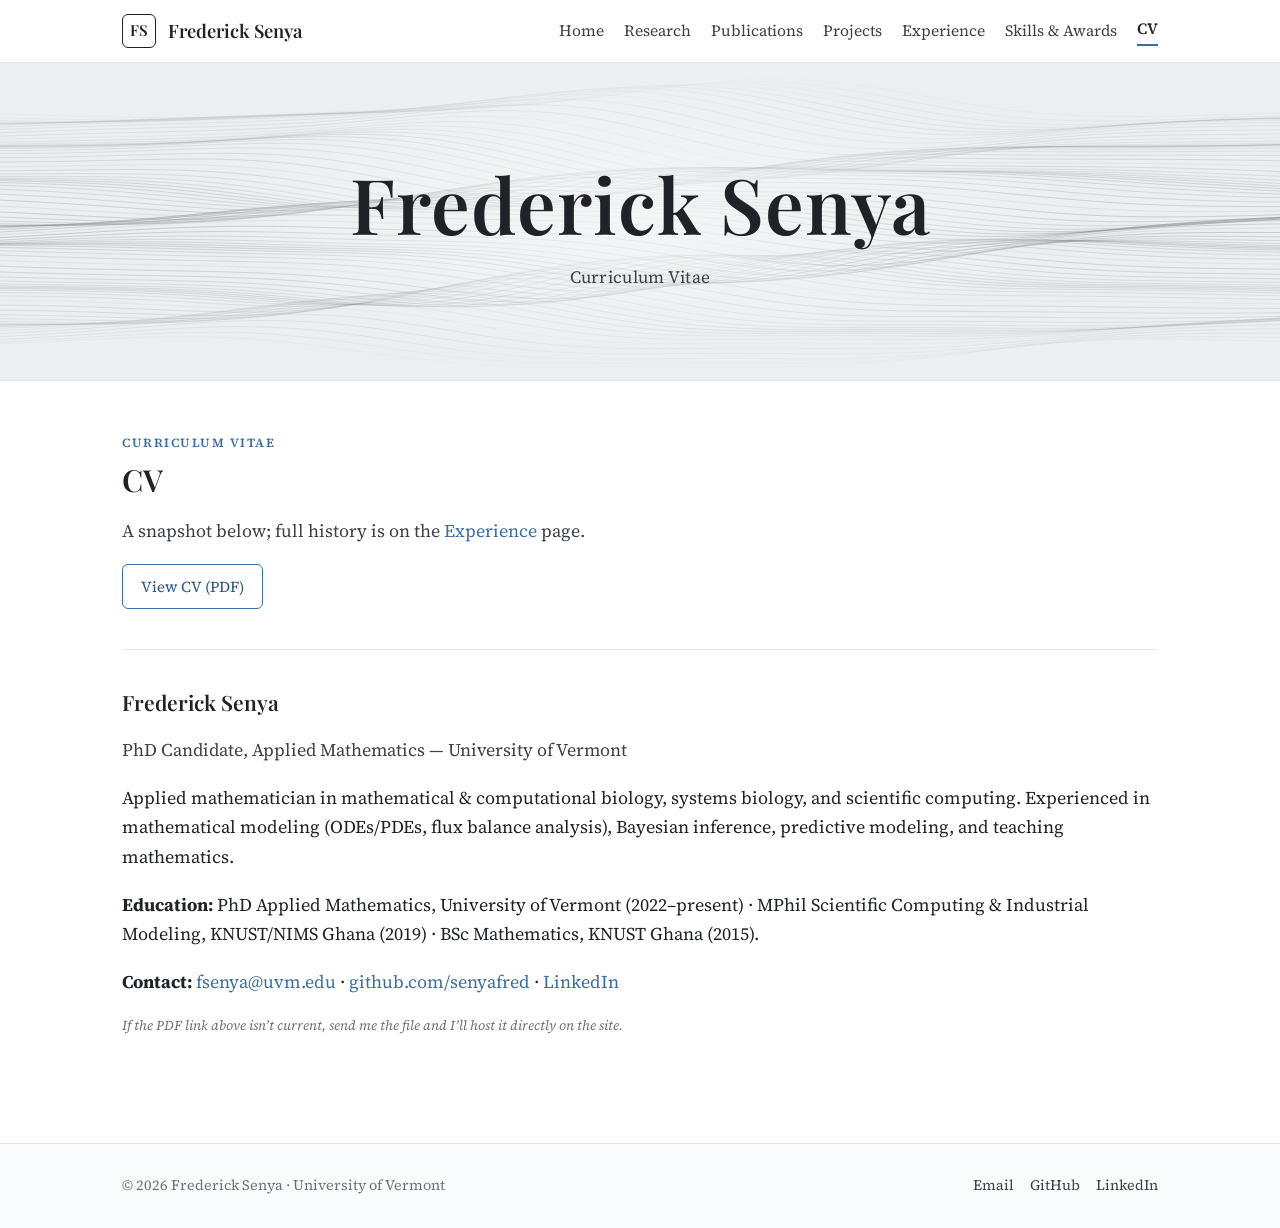
==== cv.html @ 90c8cbc7 "Version asset links to bust browser cache on updates" ====
<!DOCTYPE html>
<html lang="en">
<head>
<meta charset="utf-8">
<meta name="viewport" content="width=device-width, initial-scale=1">
<title>CV · Frederick Senya</title>
<meta name="description" content="Frederick Senya — PhD candidate in Applied Mathematics at the University of Vermont, working in mathematical and computational biology, systems biology, and scientific computing.">
<link rel="preconnect" href="https://fonts.googleapis.com">
<link rel="preconnect" href="https://fonts.gstatic.com" crossorigin>
<link href="https://fonts.googleapis.com/css2?family=Playfair+Display:wght@500;600;700&family=Source+Serif+4:ital,wght@0,400;0,500;0,600;1,400&display=swap" rel="stylesheet">
<link rel="stylesheet" href="assets/style.css?v=6">
</head>
<body>
<header class="site-header">
  <nav class="nav">
    <a class="brand" href="index.html"><span class="mono">FS</span> Frederick Senya</a>
    <div class="nav-links"><a href="index.html">Home</a><a href="research.html">Research</a><a href="publications.html">Publications</a><a href="projects.html">Projects</a><a href="experience.html">Experience</a><a href="skills.html">Skills & Awards</a><a href="cv.html" class="active">CV</a></div>
  </nav>
</header>
<section class="banner">
  <canvas class="wave" id="waveCanvas" aria-hidden="true"></canvas>
  <div class="banner-inner">
    <h1 class="display">Frederick Senya</h1>
    <p class="subtitle">Curriculum Vitae</p>
  </div>
</section>
<main class="wrap">
  <p class="section-kicker">Curriculum Vitae</p>
  <h2 class="section-title">CV</h2>
  <p class="lead">A snapshot below; full history is on the <a href="experience.html">Experience</a> page.</p>
  <p><a class="btn" href="https://github.com/senyafred/CV/blob/main/Resume_Teaching.pdf">View CV (PDF)</a></p>
  <hr class="rule">
  <h3>Frederick Senya</h3>
  <p class="lead" style="margin-top:2px">PhD Candidate, Applied Mathematics &mdash; University of Vermont</p>
  <p>Applied mathematician in mathematical &amp; computational biology, systems biology, and scientific computing. Experienced in mathematical modeling (ODEs/PDEs, flux balance analysis), Bayesian inference, predictive modeling, and teaching mathematics.</p>
  <p><strong>Education:</strong> PhD Applied Mathematics, University of Vermont (2022&ndash;present) &middot; MPhil Scientific Computing &amp; Industrial Modeling, KNUST/NIMS Ghana (2019) &middot; BSc Mathematics, KNUST Ghana (2015).</p>
  <p><strong>Contact:</strong> <a href="mailto:fsenya@uvm.edu">fsenya@uvm.edu</a> &middot; <a href="https://github.com/senyafred">github.com/senyafred</a> &middot; <a href="https://www.linkedin.com/in/frederick-senya/">LinkedIn</a></p>
  <p class="note">If the PDF link above isn&rsquo;t current, send me the file and I&rsquo;ll host it directly on the site.</p>
</main>
<footer class="site-footer">
  <div class="footer-inner">
    <div>&copy; 2026 Frederick Senya · University of Vermont</div>
    <div class="social">
      <a href="mailto:fsenya@uvm.edu">Email</a>
      <a href="https://github.com/senyafred">GitHub</a>
      <a href="https://www.linkedin.com/in/frederick-senya/">LinkedIn</a>
    </div>
  </div>
</footer>
<script src="assets/wave.js?v=6"></script>
</body></html>
---- assets/style.css ----
/* Frederick Senya — personal site : classy academic style */
:root{
  --ink:#1f2328; --ink-soft:#3c4148; --muted:#6b7178;
  --line:#e3e6ea; --bg:#ffffff; --band:#eceef0;
  --accent:#3a6ea5; --accent-dark:#2b5680; --maxw:1080px;
}
*{box-sizing:border-box;}
html{scroll-behavior:smooth;}
body{margin:0;color:var(--ink);background:var(--bg);
  font-family:"Source Serif 4","Georgia",serif;font-size:18px;line-height:1.65;
  -webkit-font-smoothing:antialiased;text-rendering:optimizeLegibility;}
h1,h2,h3,h4,.display{font-family:"Playfair Display","Georgia",serif;color:var(--ink);font-weight:600;line-height:1.15;}
a{color:var(--accent);text-decoration:none;}
a:hover{color:var(--accent-dark);text-decoration:underline;}
img{max-width:100%;display:block;}

.site-header{border-bottom:1px solid var(--line);position:sticky;top:0;z-index:40;
  background:rgba(255,255,255,0.92);backdrop-filter:saturate(180%) blur(6px);}
.nav{max-width:var(--maxw);margin:0 auto;padding:14px 22px;display:flex;align-items:center;gap:18px;}
.brand{display:flex;align-items:center;gap:12px;font-family:"Playfair Display",serif;font-weight:600;font-size:1.15rem;color:var(--ink);white-space:nowrap;}
.brand .mono{width:34px;height:34px;border:1.5px solid var(--ink);border-radius:6px;display:grid;place-items:center;font-family:"Playfair Display",serif;font-size:.95rem;letter-spacing:.5px;color:var(--ink);}
.nav-links{margin-left:auto;display:flex;flex-wrap:wrap;gap:20px;align-items:center;font-family:"Source Serif 4",serif;font-size:.98rem;}
.nav-links a{color:var(--ink-soft);}
.nav-links a:hover{color:var(--accent);text-decoration:none;}
.nav-links a.active{color:var(--ink);font-weight:600;border-bottom:2px solid var(--accent);padding-bottom:2px;}

.banner{position:relative;background:var(--band);overflow:hidden;border-bottom:1px solid var(--line);}
.banner::after{content:"";position:absolute;inset:0;pointer-events:none;z-index:1;background:radial-gradient(46% 62% at 50% 48%, rgba(246,247,248,.85), rgba(236,238,240,0) 72%), linear-gradient(180deg,#eceef0 0%, rgba(236,238,240,0) 15%, rgba(236,238,240,0) 85%, #eceef0 100%);}
.banner .wave{position:absolute;inset:0;width:100%;height:100%;display:block;z-index:0;}
.banner .banner-inner{position:relative;z-index:2;max-width:var(--maxw);margin:0 auto;padding:96px 22px 88px;text-align:center;}
.banner h1.display{font-size:clamp(2.8rem,6.4vw,4.8rem);margin:0;letter-spacing:1px;text-shadow:0 1px 0 rgba(255,255,255,.6);}
.banner .subtitle{margin:16px auto 0;color:var(--ink-soft);font-size:1.08rem;letter-spacing:.3px;max-width:680px;font-family:"Source Serif 4",serif;}

.wrap{max-width:var(--maxw);margin:0 auto;padding:52px 22px;}
.section-title{font-size:1.9rem;margin:0 0 6px;}
.section-kicker{color:var(--accent);font-family:"Source Serif 4",serif;font-weight:600;text-transform:uppercase;letter-spacing:1.5px;font-size:.78rem;margin:0 0 10px;}
.lead{font-size:1.12rem;color:var(--ink-soft);}
hr.rule{border:0;border-top:1px solid var(--line);margin:40px 0;}

.intro{display:grid;grid-template-columns:300px 1fr;gap:44px;align-items:start;position:relative;}
.intro .photo{border:1px solid var(--line);border-radius:4px;overflow:hidden;box-shadow:0 10px 30px rgba(31,35,40,.08);}
.intro .bio p{margin:0 0 16px;text-align:justify;}
.intro .hexbg{position:absolute;right:-40px;top:-10px;width:420px;max-width:45%;opacity:.55;z-index:-1;pointer-events:none;}
.interests{list-style:none;padding:0;margin:8px 0 0;columns:2;column-gap:34px;}
.interests li{padding:6px 0 6px 20px;position:relative;break-inside:avoid;color:var(--ink-soft);}
.interests li::before{content:"";position:absolute;left:0;top:15px;width:7px;height:7px;background:var(--accent);border-radius:1px;transform:rotate(45deg);}

.cards{display:grid;grid-template-columns:1fr 1fr;gap:22px;}
.card{border:1px solid var(--line);border-radius:8px;padding:22px 24px;background:#fff;transition:box-shadow .18s ease,transform .18s ease;}
.card:hover{box-shadow:0 12px 30px rgba(31,35,40,.09);transform:translateY(-2px);}
.card h3{margin:0 0 8px;font-size:1.2rem;}
.card p{margin:0 0 12px;color:var(--ink-soft);font-size:.98rem;}
.card .tags{display:flex;flex-wrap:wrap;gap:8px;margin-top:4px;}
.tag{font-family:"Source Serif 4",serif;font-size:.76rem;color:var(--accent-dark);background:rgba(58,110,165,.08);border:1px solid rgba(58,110,165,.18);padding:3px 9px;border-radius:20px;}

.pub{border-left:3px solid var(--accent);padding:4px 0 4px 18px;margin:0 0 26px;}
.pub .venue{color:var(--accent-dark);font-family:"Source Serif 4",serif;font-size:.76rem;text-transform:uppercase;letter-spacing:1px;}
.pub h3{margin:4px 0 6px;font-size:1.18rem;}
.pub .authors{color:var(--muted);font-size:.98rem;margin:0 0 6px;}
.pub .abs{color:var(--ink-soft);font-size:.98rem;margin:6px 0 0;}
.note{color:var(--muted);font-size:.85rem;font-style:italic;}

.timeline{position:relative;margin:0;padding:0 0 0 24px;list-style:none;border-left:2px solid var(--line);}
.timeline li{position:relative;margin:0 0 30px;}
.timeline li::before{content:"";position:absolute;left:-31px;top:6px;width:11px;height:11px;background:#fff;border:2px solid var(--accent);border-radius:50%;}
.timeline .when{color:var(--muted);font-size:.85rem;font-family:"Source Serif 4",serif;text-transform:uppercase;letter-spacing:1px;}
.timeline h3{margin:2px 0 2px;font-size:1.16rem;}
.timeline .org{color:var(--ink-soft);font-size:.98rem;margin:0 0 8px;}
.timeline ul{margin:6px 0 0;padding-left:18px;color:var(--ink-soft);font-size:.96rem;}
.timeline ul li{margin:0 0 4px;}

.skillgrid{display:grid;grid-template-columns:1fr 1fr;gap:24px;}
.skillbox{border:1px solid var(--line);border-radius:8px;padding:20px 22px;}
.skillbox h3{margin:0 0 10px;font-size:1.1rem;}
.chips{display:flex;flex-wrap:wrap;gap:8px;}
.chip{font-family:"Source Serif 4",serif;font-size:.9rem;color:var(--ink-soft);background:#f4f6f8;border:1px solid var(--line);padding:5px 12px;border-radius:6px;}

.btn{display:inline-block;font-family:"Source Serif 4",serif;font-size:.95rem;border:1px solid var(--accent);color:var(--accent-dark);padding:9px 18px;border-radius:6px;transition:background .15s ease,color .15s ease;}
.btn:hover{background:var(--accent);color:#fff;text-decoration:none;}

.site-footer{border-top:1px solid var(--line);margin-top:40px;background:#fafbfc;}
.footer-inner{max-width:var(--maxw);margin:0 auto;padding:30px 22px;display:flex;flex-wrap:wrap;gap:14px;align-items:center;justify-content:space-between;color:var(--muted);font-size:.9rem;font-family:"Source Serif 4",serif;}
.footer-inner a{color:var(--ink-soft);}
.social{display:flex;gap:16px;}

@media (max-width:820px){
  .intro{grid-template-columns:1fr;gap:26px;}
  .intro .photo{max-width:280px;margin:0 auto;}
  .interests{columns:1;}
  .cards,.skillgrid{grid-template-columns:1fr;}
  .nav-links{gap:12px;font-size:.9rem;}
  .intro .hexbg{display:none;}
}

/* ---- scroll-driven header darkening + banner fade ---- */
.site-header{transition:background-color .38s ease, border-color .38s ease, box-shadow .38s ease;}
.site-header .brand,.site-header .brand .mono,.site-header .nav-links a{transition:color .38s ease, border-color .38s ease;}
.site-header::before{content:"";position:absolute;inset:0;background:rgba(18,20,23,0.97);opacity:var(--dark,0);pointer-events:none;z-index:0;}
.site-header .nav{position:relative;z-index:1;}
.site-header.scrolled{border-bottom-color:rgba(255,255,255,0.08);}
.site-header.scrolled .brand{color:#fff;}
.site-header.scrolled .brand .mono{border-color:rgba(255,255,255,0.78);color:#fff;}
.site-header.scrolled .nav-links a{color:#cfd3d8;}
.site-header.scrolled .nav-links a:hover{color:#fff;}
.site-header.scrolled .nav-links a.active{color:#fff;border-bottom-color:var(--accent);}
.banner .banner-inner{will-change:opacity, transform;}
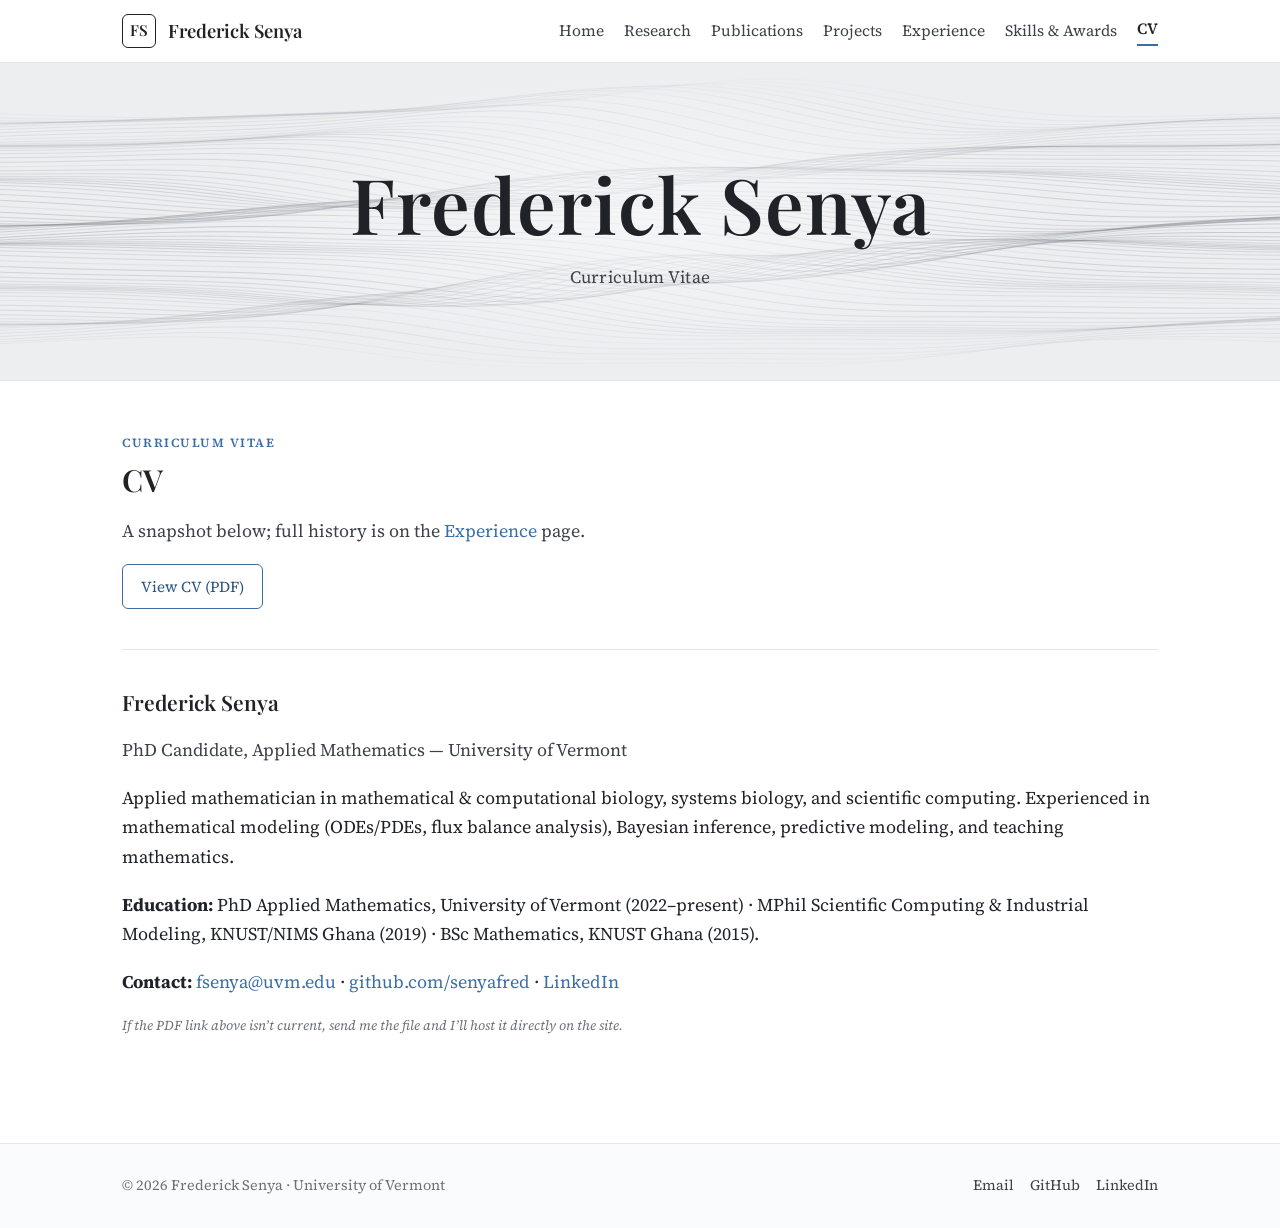
==== commit fa71815a: "Add subtle metabolic-network side pattern in page gutters" ====
--- a/cv.html
+++ b/cv.html
@@ -8,9 +8,10 @@
 <link rel="preconnect" href="https://fonts.googleapis.com">
 <link rel="preconnect" href="https://fonts.gstatic.com" crossorigin>
 <link href="https://fonts.googleapis.com/css2?family=Playfair+Display:wght@500;600;700&family=Source+Serif+4:ital,wght@0,400;0,500;0,600;1,400&display=swap" rel="stylesheet">
-<link rel="stylesheet" href="assets/style.css?v=6">
+<link rel="stylesheet" href="assets/style.css?v=7">
 </head>
 <body>
+<div class="bg-deco" aria-hidden="true"></div>
 <header class="site-header">
   <nav class="nav">
     <a class="brand" href="index.html"><span class="mono">FS</span> Frederick Senya</a>
@@ -47,5 +48,5 @@
     </div>
   </div>
 </footer>
-<script src="assets/wave.js?v=6"></script>
+<script src="assets/wave.js?v=7"></script>
 </body></html>
--- a/assets/style.css
+++ b/assets/style.css
@@ -104,3 +104,11 @@
 .site-header.scrolled .nav-links a:hover{color:#fff;}
 .site-header.scrolled .nav-links a.active{color:#fff;border-bottom-color:var(--accent);}
 .banner .banner-inner{will-change:opacity, transform;}
+
+/* ---- decorative side background (metabolic-network motif) ---- */
+.bg-deco{position:fixed;inset:0;z-index:-1;pointer-events:none;
+  background-image:url("assets/side.svg?v=7"),url("assets/side-right.svg?v=7");
+  background-position:left top,right top;
+  background-size:300px 100%,300px 100%;
+  background-repeat:no-repeat,no-repeat;}
+@media (max-width:1200px){.bg-deco{display:none;}}
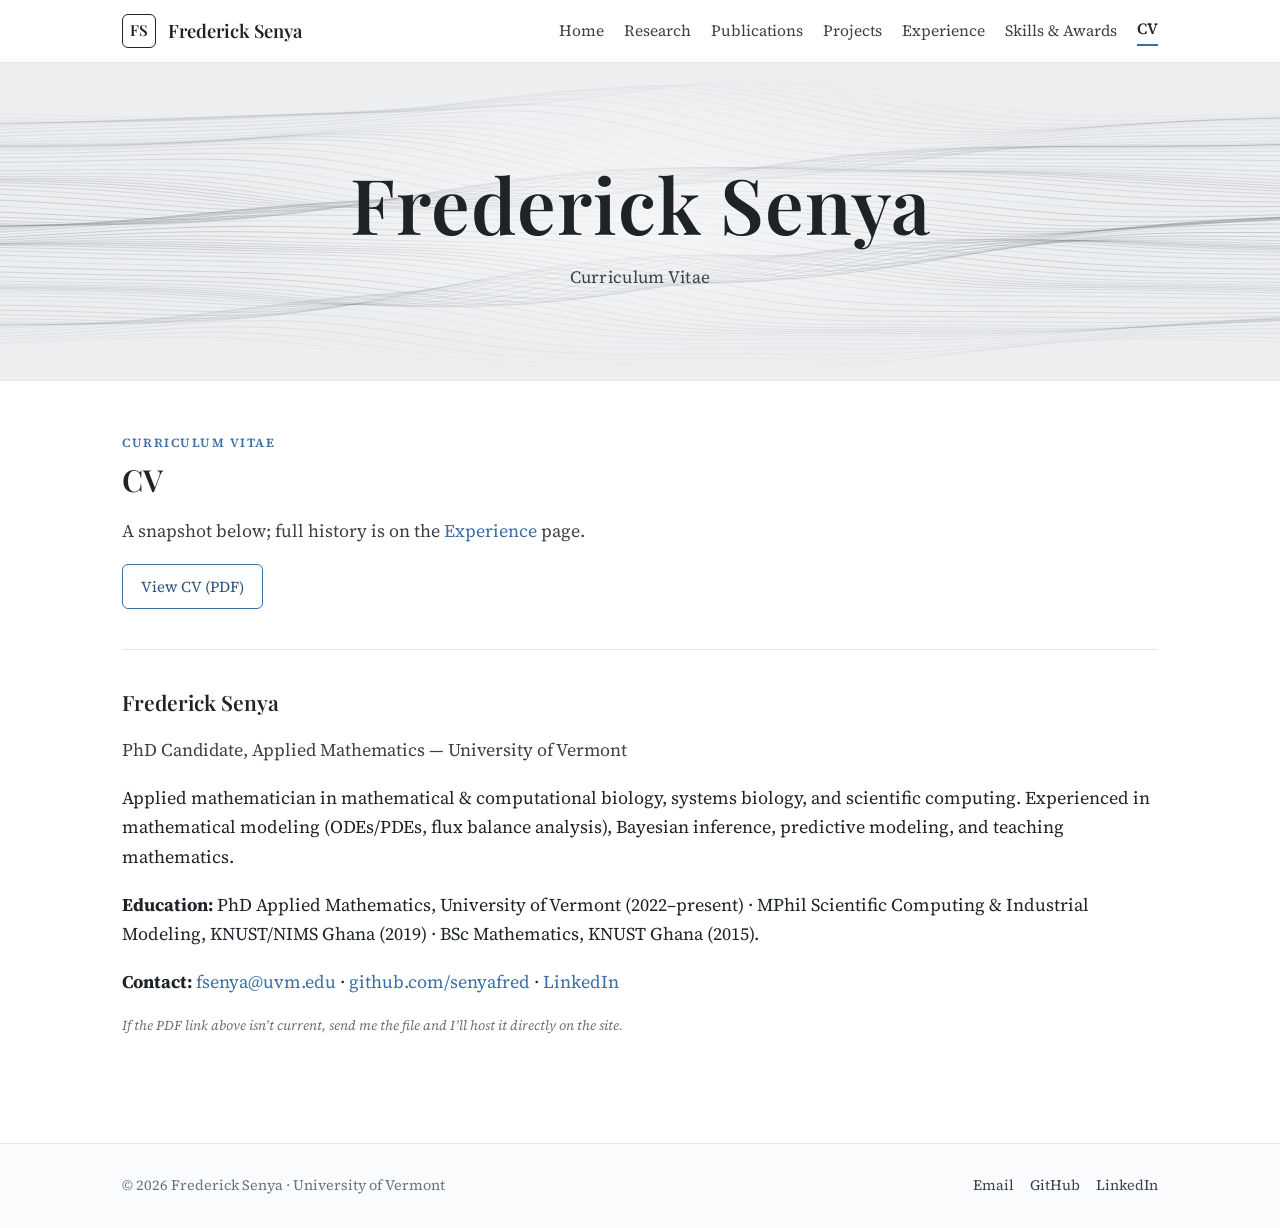
==== commit abc21826: "Fix: page bg on html so side decoration shows in gutters" ====
--- a/cv.html
+++ b/cv.html
@@ -8,7 +8,7 @@
 <link rel="preconnect" href="https://fonts.googleapis.com">
 <link rel="preconnect" href="https://fonts.gstatic.com" crossorigin>
 <link href="https://fonts.googleapis.com/css2?family=Playfair+Display:wght@500;600;700&family=Source+Serif+4:ital,wght@0,400;0,500;0,600;1,400&display=swap" rel="stylesheet">
-<link rel="stylesheet" href="assets/style.css?v=7">
+<link rel="stylesheet" href="assets/style.css?v=8">
 </head>
 <body>
 <div class="bg-deco" aria-hidden="true"></div>
@@ -48,5 +48,5 @@
     </div>
   </div>
 </footer>
-<script src="assets/wave.js?v=7"></script>
+<script src="assets/wave.js?v=8"></script>
 </body></html>
--- a/assets/style.css
+++ b/assets/style.css
@@ -5,8 +5,8 @@
   --accent:#3a6ea5; --accent-dark:#2b5680; --maxw:1080px;
 }
 *{box-sizing:border-box;}
-html{scroll-behavior:smooth;}
-body{margin:0;color:var(--ink);background:var(--bg);
+html{scroll-behavior:smooth;background:var(--bg);}
+body{margin:0;color:var(--ink);background:transparent;
   font-family:"Source Serif 4","Georgia",serif;font-size:18px;line-height:1.65;
   -webkit-font-smoothing:antialiased;text-rendering:optimizeLegibility;}
 h1,h2,h3,h4,.display{font-family:"Playfair Display","Georgia",serif;color:var(--ink);font-weight:600;line-height:1.15;}
@@ -107,7 +107,7 @@
 
 /* ---- decorative side background (metabolic-network motif) ---- */
 .bg-deco{position:fixed;inset:0;z-index:-1;pointer-events:none;
-  background-image:url("assets/side.svg?v=7"),url("assets/side-right.svg?v=7");
+  background-image:url("assets/side.svg?v=8"),url("assets/side-right.svg?v=8");
   background-position:left top,right top;
   background-size:300px 100%,300px 100%;
   background-repeat:no-repeat,no-repeat;}
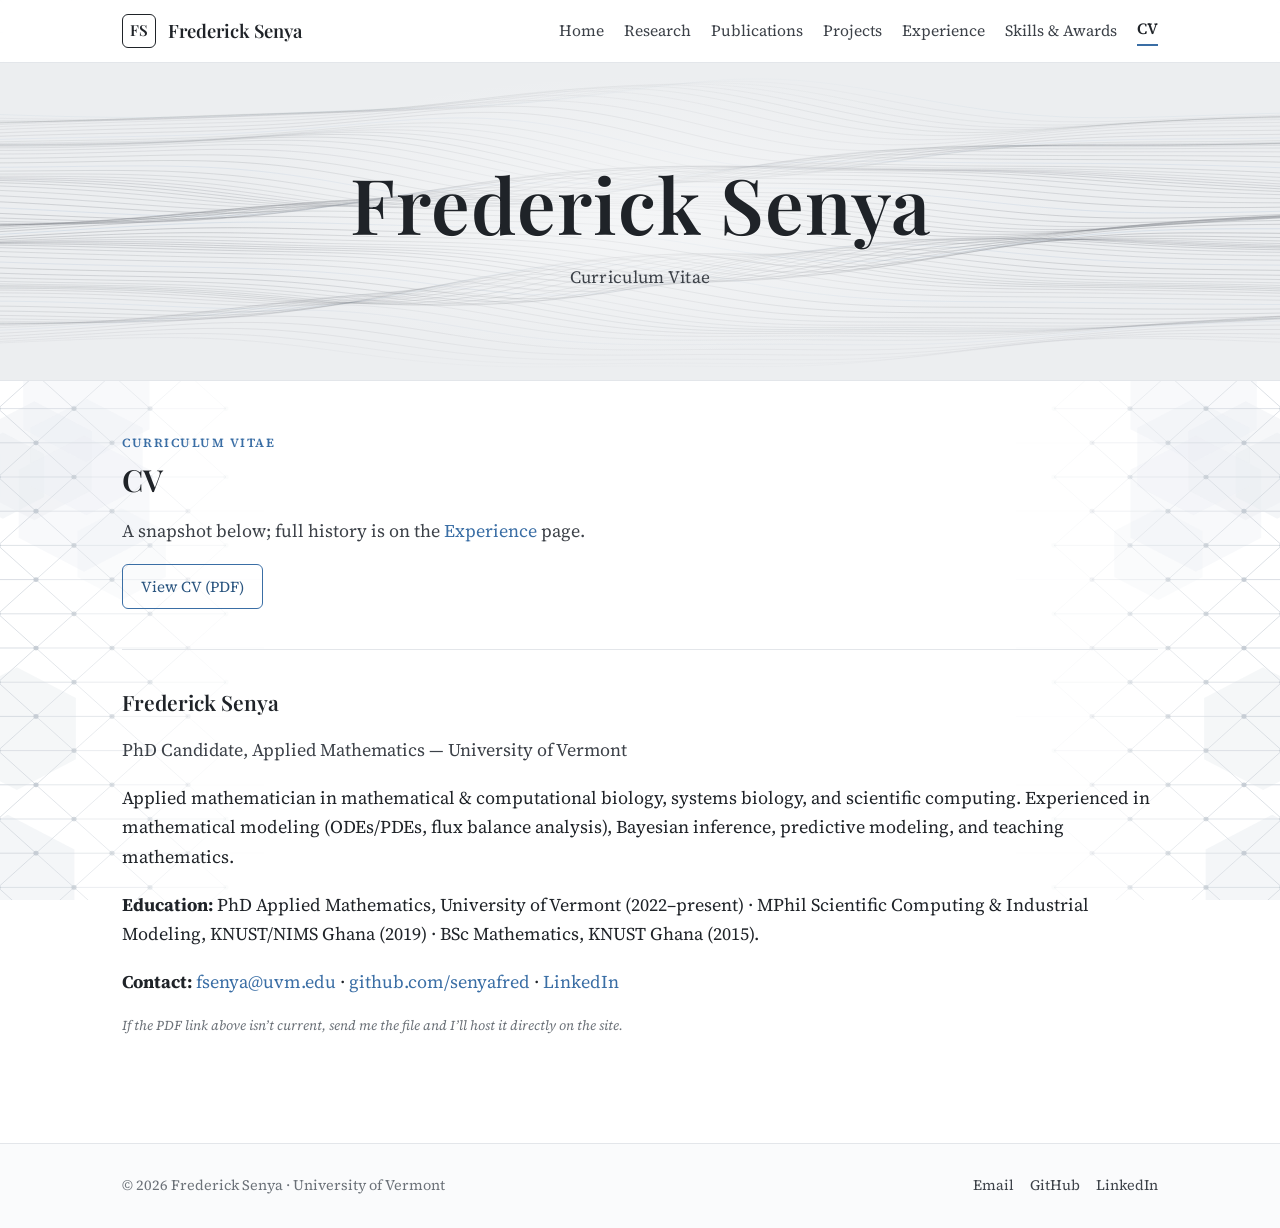
==== commit cbdfd013: "Fix side-pattern URL path (relative to stylesheet)" ====
--- a/cv.html
+++ b/cv.html
@@ -8,7 +8,7 @@
 <link rel="preconnect" href="https://fonts.googleapis.com">
 <link rel="preconnect" href="https://fonts.gstatic.com" crossorigin>
 <link href="https://fonts.googleapis.com/css2?family=Playfair+Display:wght@500;600;700&family=Source+Serif+4:ital,wght@0,400;0,500;0,600;1,400&display=swap" rel="stylesheet">
-<link rel="stylesheet" href="assets/style.css?v=8">
+<link rel="stylesheet" href="assets/style.css?v=9">
 </head>
 <body>
 <div class="bg-deco" aria-hidden="true"></div>
@@ -48,5 +48,5 @@
     </div>
   </div>
 </footer>
-<script src="assets/wave.js?v=8"></script>
+<script src="assets/wave.js?v=9"></script>
 </body></html>
--- a/assets/style.css
+++ b/assets/style.css
@@ -107,7 +107,7 @@
 
 /* ---- decorative side background (metabolic-network motif) ---- */
 .bg-deco{position:fixed;inset:0;z-index:-1;pointer-events:none;
-  background-image:url("assets/side.svg?v=8"),url("assets/side-right.svg?v=8");
+  background-image:url("side.svg?v=9"),url("side-right.svg?v=9");
   background-position:left top,right top;
   background-size:300px 100%,300px 100%;
   background-repeat:no-repeat,no-repeat;}
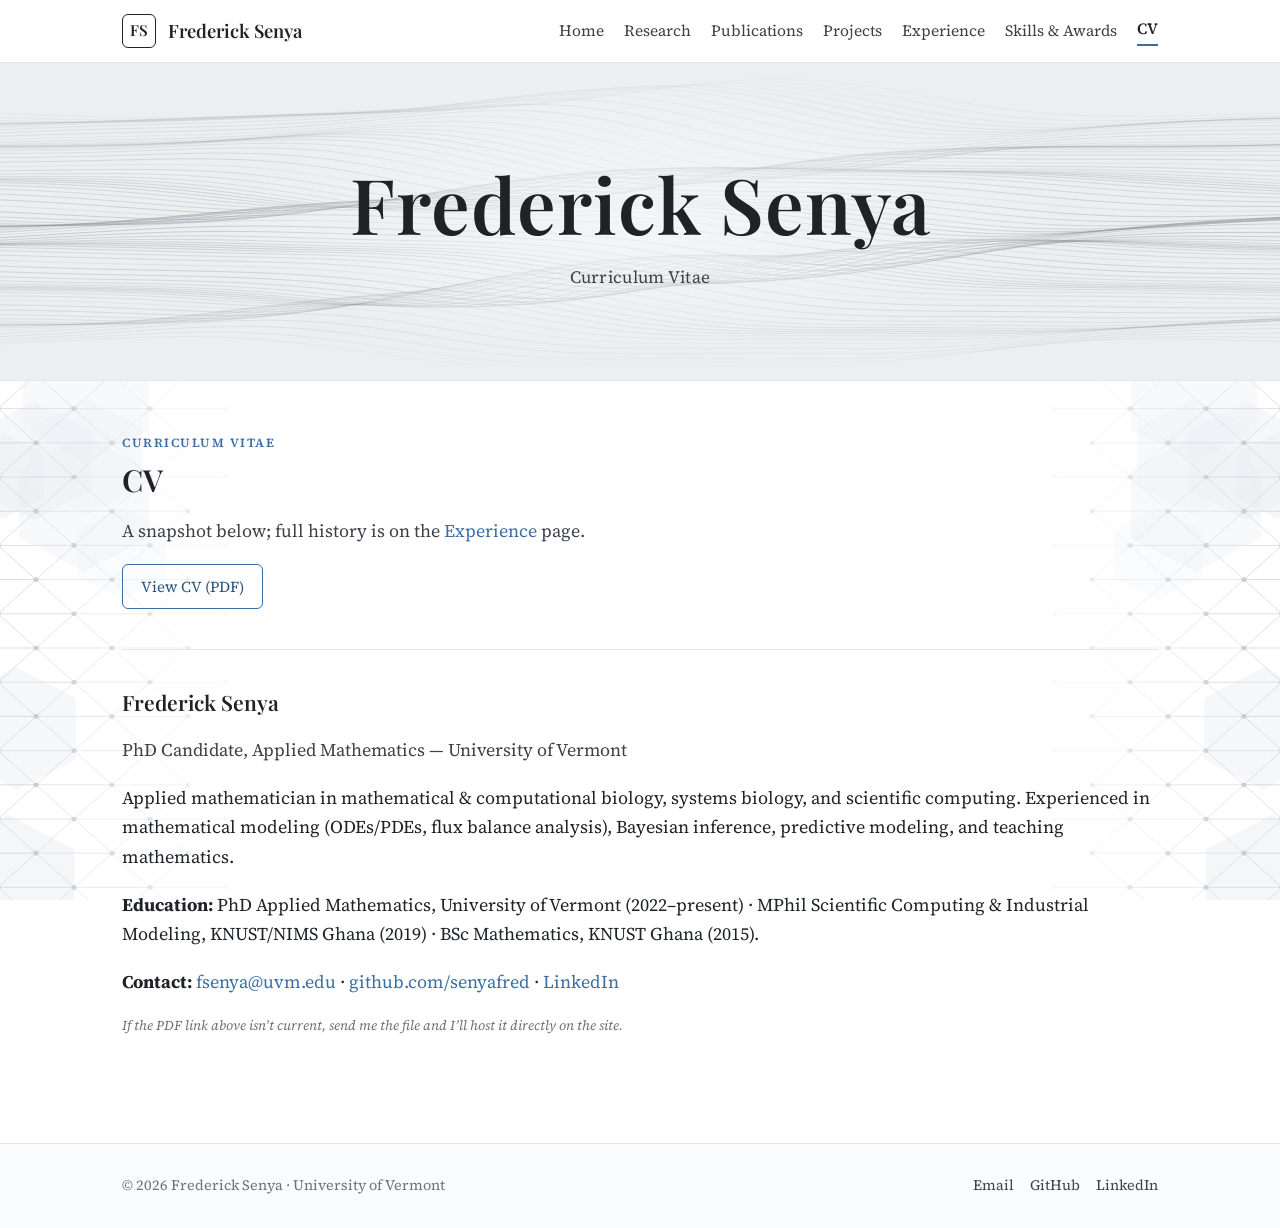
==== commit 1f0cf4ba: "Home: add tagline and contact (email, GitHub, LinkedIn) under photo" ====
--- a/cv.html
+++ b/cv.html
@@ -8,7 +8,7 @@
 <link rel="preconnect" href="https://fonts.googleapis.com">
 <link rel="preconnect" href="https://fonts.gstatic.com" crossorigin>
 <link href="https://fonts.googleapis.com/css2?family=Playfair+Display:wght@500;600;700&family=Source+Serif+4:ital,wght@0,400;0,500;0,600;1,400&display=swap" rel="stylesheet">
-<link rel="stylesheet" href="assets/style.css?v=9">
+<link rel="stylesheet" href="assets/style.css?v=10">
 </head>
 <body>
 <div class="bg-deco" aria-hidden="true"></div>
@@ -48,5 +48,5 @@
     </div>
   </div>
 </footer>
-<script src="assets/wave.js?v=9"></script>
+<script src="assets/wave.js?v=10"></script>
 </body></html>
--- a/assets/style.css
+++ b/assets/style.css
@@ -112,3 +112,11 @@
   background-size:300px 100%,300px 100%;
   background-repeat:no-repeat,no-repeat;}
 @media (max-width:1200px){.bg-deco{display:none;}}
+
+/* ---- home: tagline + contact under photo ---- */
+.intro .left-col{display:flex;flex-direction:column;}
+.tagline{font-family:"Source Serif 4",serif;font-style:italic;text-align:center;color:var(--ink-soft);font-size:1.04rem;line-height:1.45;margin:16px 6px 0;}
+.contact-card{margin-top:14px;text-align:center;font-family:"Source Serif 4",serif;font-size:.96rem;}
+.contact-card .c-email{display:inline-block;margin-bottom:7px;}
+.contact-card .c-links{display:flex;gap:10px;justify-content:center;align-items:center;}
+.contact-card .c-links span{color:#c2cad1;}
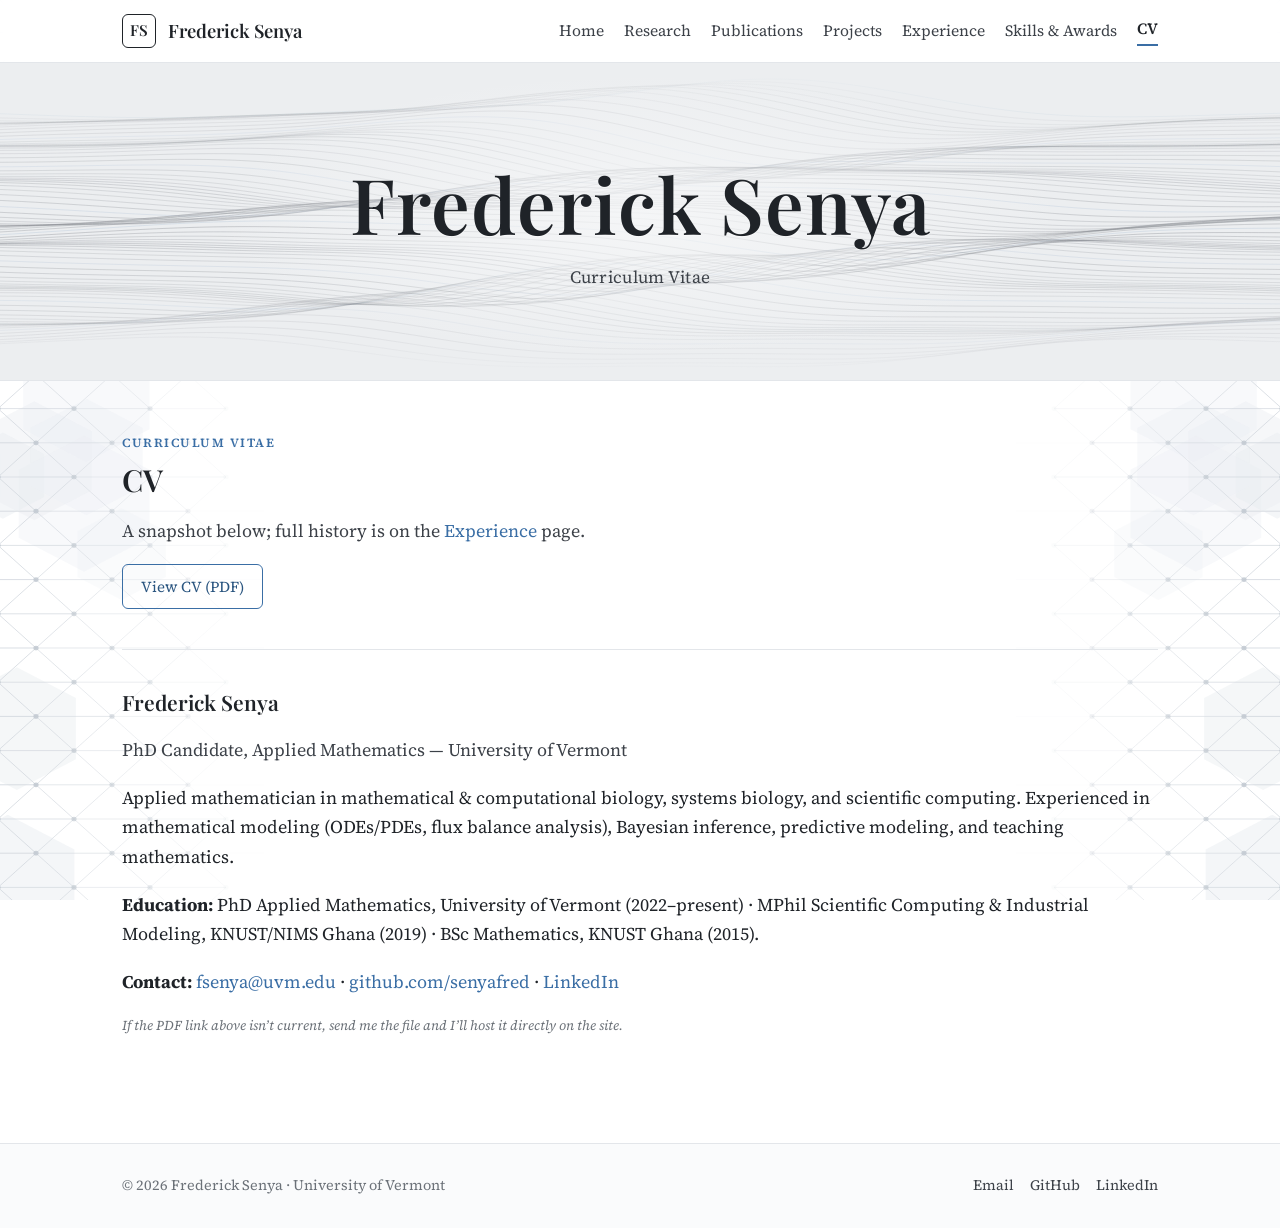
==== commit 668a6022: "Fancy contact: circular icon badges (email, GitHub, LinkedIn logos)" ====
--- a/cv.html
+++ b/cv.html
@@ -8,7 +8,7 @@
 <link rel="preconnect" href="https://fonts.googleapis.com">
 <link rel="preconnect" href="https://fonts.gstatic.com" crossorigin>
 <link href="https://fonts.googleapis.com/css2?family=Playfair+Display:wght@500;600;700&family=Source+Serif+4:ital,wght@0,400;0,500;0,600;1,400&display=swap" rel="stylesheet">
-<link rel="stylesheet" href="assets/style.css?v=10">
+<link rel="stylesheet" href="assets/style.css?v=11">
 </head>
 <body>
 <div class="bg-deco" aria-hidden="true"></div>
@@ -48,5 +48,5 @@
     </div>
   </div>
 </footer>
-<script src="assets/wave.js?v=10"></script>
+<script src="assets/wave.js?v=11"></script>
 </body></html>
--- a/assets/style.css
+++ b/assets/style.css
@@ -120,3 +120,11 @@
 .contact-card .c-email{display:inline-block;margin-bottom:7px;}
 .contact-card .c-links{display:flex;gap:10px;justify-content:center;align-items:center;}
 .contact-card .c-links span{color:#c2cad1;}
+
+/* ---- fancy contact icon badges ---- */
+.socials{display:flex;gap:12px;justify-content:center;align-items:center;margin-top:8px;}
+.socials .social{width:42px;height:42px;border-radius:50%;border:1px solid var(--line);background:#fff;display:flex;align-items:center;justify-content:center;color:var(--ink-soft);transition:background .18s ease,color .18s ease,border-color .18s ease,transform .18s ease,box-shadow .18s ease;}
+.socials .social:hover{background:var(--accent);border-color:var(--accent);color:#fff;transform:translateY(-3px);box-shadow:0 8px 18px rgba(58,110,165,.30);text-decoration:none;}
+.socials .social svg{width:19px;height:19px;fill:currentColor;display:block;}
+.contact-card .c-email{margin-top:12px;font-size:.9rem;color:var(--muted);}
+.contact-card .c-email:hover{color:var(--accent);}
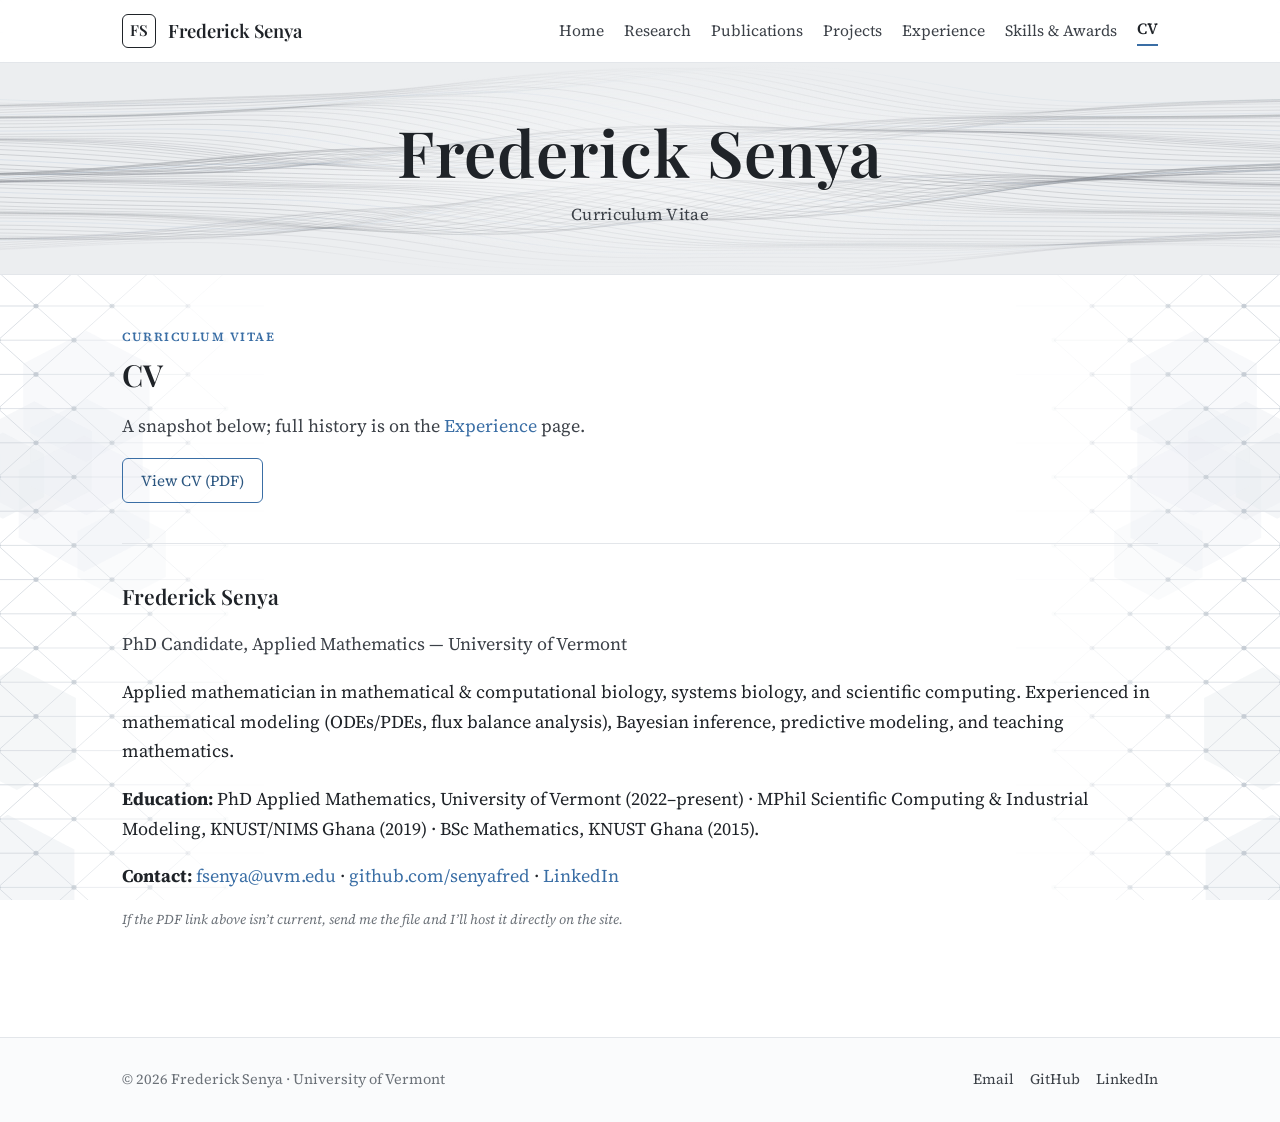
==== commit 9a9b85d5: "Reduce banner height across all pages" ====
--- a/cv.html
+++ b/cv.html
@@ -8,7 +8,7 @@
 <link rel="preconnect" href="https://fonts.googleapis.com">
 <link rel="preconnect" href="https://fonts.gstatic.com" crossorigin>
 <link href="https://fonts.googleapis.com/css2?family=Playfair+Display:wght@500;600;700&family=Source+Serif+4:ital,wght@0,400;0,500;0,600;1,400&display=swap" rel="stylesheet">
-<link rel="stylesheet" href="assets/style.css?v=11">
+<link rel="stylesheet" href="assets/style.css?v=12">
 </head>
 <body>
 <div class="bg-deco" aria-hidden="true"></div>
@@ -48,5 +48,5 @@
     </div>
   </div>
 </footer>
-<script src="assets/wave.js?v=11"></script>
+<script src="assets/wave.js?v=12"></script>
 </body></html>
--- a/assets/style.css
+++ b/assets/style.css
@@ -27,9 +27,9 @@
 .banner{position:relative;background:var(--band);overflow:hidden;border-bottom:1px solid var(--line);}
 .banner::after{content:"";position:absolute;inset:0;pointer-events:none;z-index:1;background:radial-gradient(46% 62% at 50% 48%, rgba(246,247,248,.85), rgba(236,238,240,0) 72%), linear-gradient(180deg,#eceef0 0%, rgba(236,238,240,0) 15%, rgba(236,238,240,0) 85%, #eceef0 100%);}
 .banner .wave{position:absolute;inset:0;width:100%;height:100%;display:block;z-index:0;}
-.banner .banner-inner{position:relative;z-index:2;max-width:var(--maxw);margin:0 auto;padding:96px 22px 88px;text-align:center;}
-.banner h1.display{font-size:clamp(2.8rem,6.4vw,4.8rem);margin:0;letter-spacing:1px;text-shadow:0 1px 0 rgba(255,255,255,.6);}
-.banner .subtitle{margin:16px auto 0;color:var(--ink-soft);font-size:1.08rem;letter-spacing:.3px;max-width:680px;font-family:"Source Serif 4",serif;}
+.banner .banner-inner{position:relative;z-index:2;max-width:var(--maxw);margin:0 auto;padding:52px 22px 46px;text-align:center;}
+.banner h1.display{font-size:clamp(2.4rem,5.4vw,4rem);margin:0;letter-spacing:1px;text-shadow:0 1px 0 rgba(255,255,255,.6);}
+.banner .subtitle{margin:12px auto 0;color:var(--ink-soft);font-size:1.04rem;letter-spacing:.3px;max-width:680px;font-family:"Source Serif 4",serif;}
 
 .wrap{max-width:var(--maxw);margin:0 auto;padding:52px 22px;}
 .section-title{font-size:1.9rem;margin:0 0 6px;}
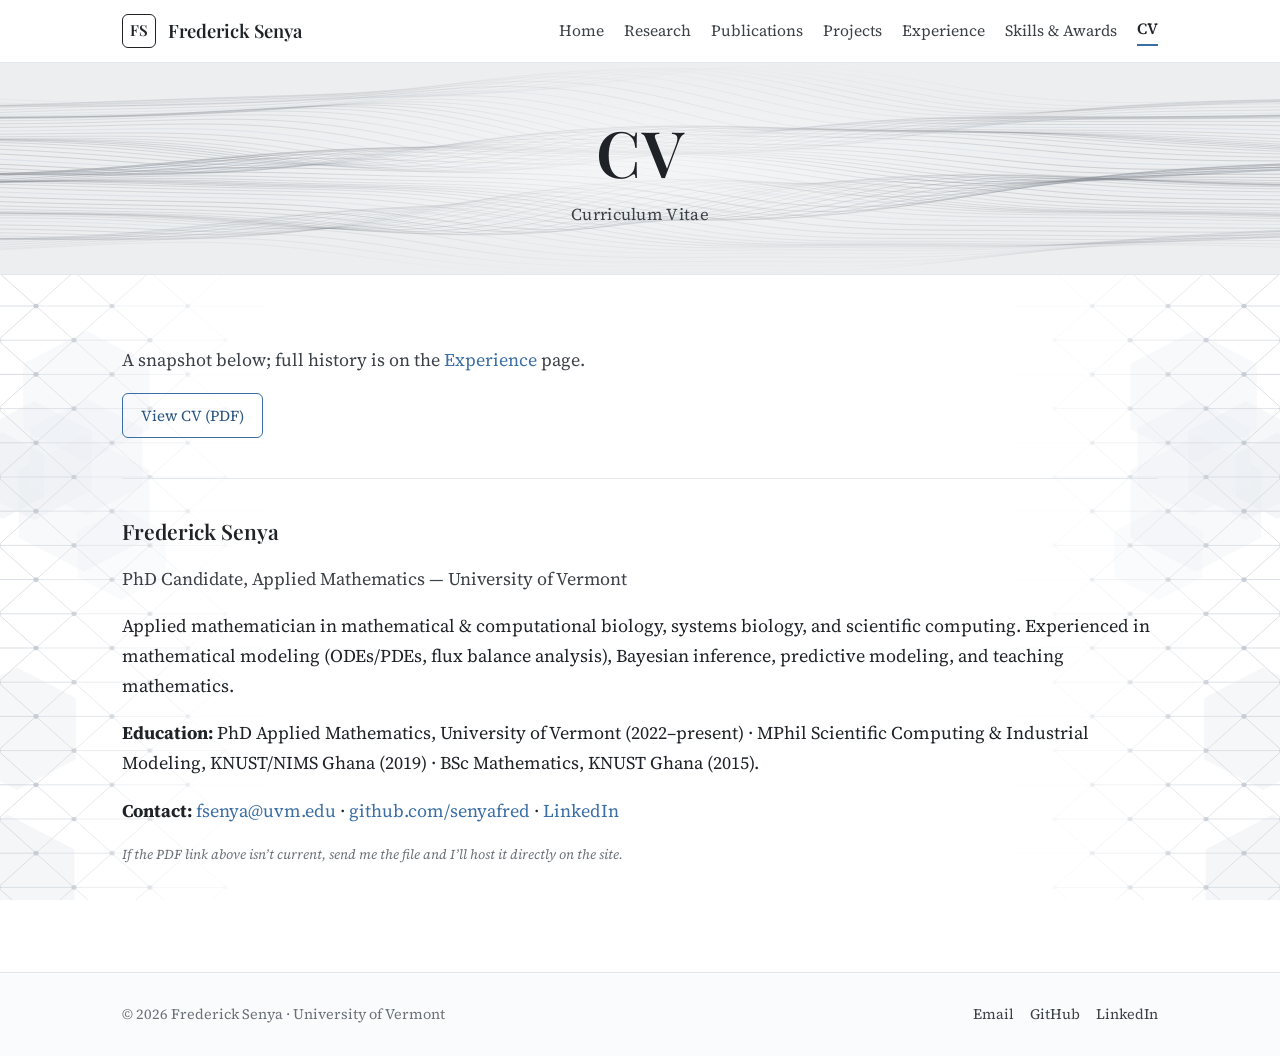
==== commit 12ee7eb2: "Banner shows page name on inner pages; name only on home" ====
--- a/cv.html
+++ b/cv.html
@@ -8,7 +8,7 @@
 <link rel="preconnect" href="https://fonts.googleapis.com">
 <link rel="preconnect" href="https://fonts.gstatic.com" crossorigin>
 <link href="https://fonts.googleapis.com/css2?family=Playfair+Display:wght@500;600;700&family=Source+Serif+4:ital,wght@0,400;0,500;0,600;1,400&display=swap" rel="stylesheet">
-<link rel="stylesheet" href="assets/style.css?v=12">
+<link rel="stylesheet" href="assets/style.css?v=13">
 </head>
 <body>
 <div class="bg-deco" aria-hidden="true"></div>
@@ -21,13 +21,11 @@
 <section class="banner">
   <canvas class="wave" id="waveCanvas" aria-hidden="true"></canvas>
   <div class="banner-inner">
-    <h1 class="display">Frederick Senya</h1>
+    <h1 class="display">CV</h1>
     <p class="subtitle">Curriculum Vitae</p>
   </div>
 </section>
 <main class="wrap">
-  <p class="section-kicker">Curriculum Vitae</p>
-  <h2 class="section-title">CV</h2>
   <p class="lead">A snapshot below; full history is on the <a href="experience.html">Experience</a> page.</p>
   <p><a class="btn" href="https://github.com/senyafred/CV/blob/main/Resume_Teaching.pdf">View CV (PDF)</a></p>
   <hr class="rule">
@@ -48,5 +46,5 @@
     </div>
   </div>
 </footer>
-<script src="assets/wave.js?v=12"></script>
+<script src="assets/wave.js?v=13"></script>
 </body></html>
